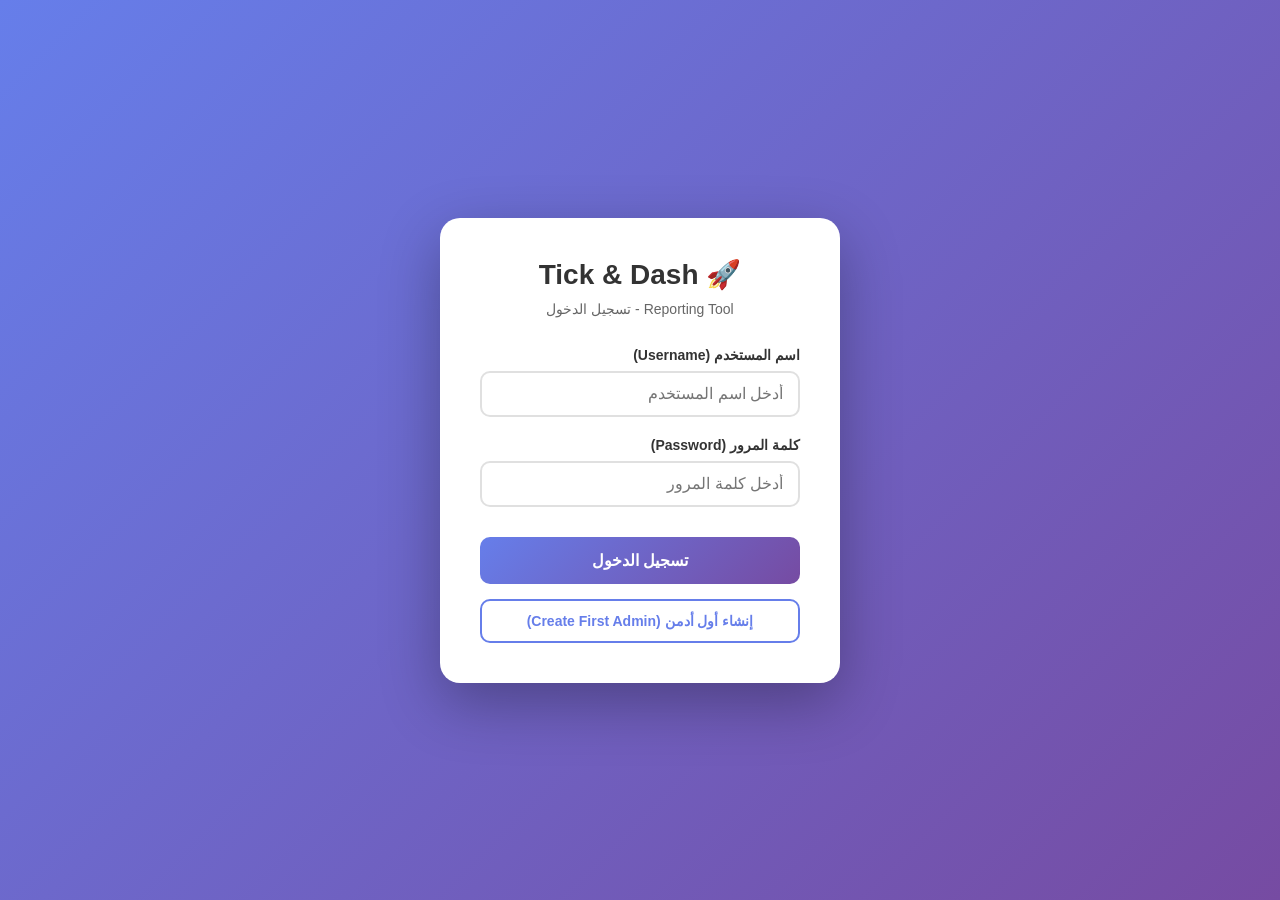
==== TickAndDashReportingTool/TickAndDashReportingTool/wwwroot/login.html @ b435d1b7 "Add login HTML page and fix GetPOSByUsername null handling" ====
<!DOCTYPE html>
<html lang="ar" dir="rtl">
<head>
    <meta charset="UTF-8">
    <meta name="viewport" content="width=device-width, initial-scale=1.0">
    <title>تسجيل الدخول - Tick & Dash Reporting Tool</title>
    <style>
        * {
            margin: 0;
            padding: 0;
            box-sizing: border-box;
        }

        body {
            font-family: 'Segoe UI', Tahoma, Geneva, Verdana, sans-serif;
            background: linear-gradient(135deg, #667eea 0%, #764ba2 100%);
            min-height: 100vh;
            display: flex;
            justify-content: center;
            align-items: center;
            padding: 20px;
        }

        .login-container {
            background: white;
            border-radius: 20px;
            box-shadow: 0 20px 60px rgba(0, 0, 0, 0.3);
            padding: 40px;
            width: 100%;
            max-width: 400px;
            animation: slideIn 0.5s ease-out;
        }

        @keyframes slideIn {
            from {
                opacity: 0;
                transform: translateY(-30px);
            }
            to {
                opacity: 1;
                transform: translateY(0);
            }
        }

        .login-header {
            text-align: center;
            margin-bottom: 30px;
        }

        .login-header h1 {
            color: #333;
            font-size: 28px;
            margin-bottom: 10px;
        }

        .login-header p {
            color: #666;
            font-size: 14px;
        }

        .form-group {
            margin-bottom: 20px;
        }

        .form-group label {
            display: block;
            color: #333;
            font-weight: 600;
            margin-bottom: 8px;
            font-size: 14px;
        }

        .form-group input {
            width: 100%;
            padding: 12px 15px;
            border: 2px solid #e0e0e0;
            border-radius: 10px;
            font-size: 16px;
            transition: all 0.3s ease;
            outline: none;
        }

        .form-group input:focus {
            border-color: #667eea;
            box-shadow: 0 0 0 3px rgba(102, 126, 234, 0.1);
        }

        .btn-login {
            width: 100%;
            padding: 14px;
            background: linear-gradient(135deg, #667eea 0%, #764ba2 100%);
            color: white;
            border: none;
            border-radius: 10px;
            font-size: 16px;
            font-weight: 600;
            cursor: pointer;
            transition: all 0.3s ease;
            margin-top: 10px;
        }

        .btn-login:hover {
            transform: translateY(-2px);
            box-shadow: 0 10px 20px rgba(102, 126, 234, 0.3);
        }

        .btn-login:active {
            transform: translateY(0);
        }

        .btn-login:disabled {
            opacity: 0.6;
            cursor: not-allowed;
            transform: none;
        }

        .btn-create-admin {
            width: 100%;
            padding: 12px;
            background: white;
            color: #667eea;
            border: 2px solid #667eea;
            border-radius: 10px;
            font-size: 14px;
            font-weight: 600;
            cursor: pointer;
            transition: all 0.3s ease;
            margin-top: 15px;
        }

        .btn-create-admin:hover {
            background: #f5f5f5;
        }

        .alert {
            padding: 12px 15px;
            border-radius: 10px;
            margin-bottom: 20px;
            font-size: 14px;
            display: none;
            animation: slideIn 0.3s ease-out;
        }

        .alert-error {
            background: #fee;
            color: #c33;
            border: 1px solid #fcc;
        }

        .alert-success {
            background: #efe;
            color: #3c3;
            border: 1px solid #cfc;
        }

        .alert-info {
            background: #eef;
            color: #33c;
            border: 1px solid #ccf;
        }

        .loading {
            display: none;
            text-align: center;
            margin-top: 10px;
        }

        .loading-spinner {
            border: 3px solid #f3f3f3;
            border-top: 3px solid #667eea;
            border-radius: 50%;
            width: 30px;
            height: 30px;
            animation: spin 1s linear infinite;
            margin: 0 auto;
        }

        @keyframes spin {
            0% { transform: rotate(0deg); }
            100% { transform: rotate(360deg); }
        }

        .token-display {
            margin-top: 20px;
            padding: 15px;
            background: #f5f5f5;
            border-radius: 10px;
            font-size: 12px;
            word-break: break-all;
            display: none;
        }

        .token-display h3 {
            margin-bottom: 10px;
            color: #333;
            font-size: 14px;
        }

        .token-display code {
            background: white;
            padding: 10px;
            border-radius: 5px;
            display: block;
            color: #333;
        }

        .copy-btn {
            margin-top: 10px;
            padding: 8px 15px;
            background: #667eea;
            color: white;
            border: none;
            border-radius: 5px;
            cursor: pointer;
            font-size: 12px;
        }

        .copy-btn:hover {
            background: #5568d3;
        }
    </style>
</head>
<body>
    <div class="login-container">
        <div class="login-header">
            <h1>🚀 Tick & Dash</h1>
            <p>Reporting Tool - تسجيل الدخول</p>
        </div>

        <div id="alert" class="alert"></div>

        <form id="loginForm">
            <div class="form-group">
                <label for="username">اسم المستخدم (Username)</label>
                <input type="text" id="username" name="username" required autocomplete="username" placeholder="أدخل اسم المستخدم">
            </div>

            <div class="form-group">
                <label for="password">كلمة المرور (Password)</label>
                <input type="password" id="password" name="password" required autocomplete="current-password" placeholder="أدخل كلمة المرور">
            </div>

            <button type="submit" class="btn-login" id="loginBtn">
                تسجيل الدخول
            </button>
        </form>

        <button type="button" class="btn-create-admin" id="createAdminBtn">
            إنشاء أول أدمن (Create First Admin)
        </button>

        <div class="loading" id="loading">
            <div class="loading-spinner"></div>
            <p style="margin-top: 10px; color: #666;">جاري المعالجة...</p>
        </div>

        <div class="token-display" id="tokenDisplay">
            <h3>✅ تم تسجيل الدخول بنجاح!</h3>
            <p style="margin-bottom: 10px; color: #666;">استخدم هذا الـ Token للوصول إلى API:</p>
            <code id="tokenValue"></code>
            <button class="copy-btn" onclick="copyToken()">نسخ Token</button>
        </div>
    </div>

    <script>
        const API_BASE_URL = window.location.origin;
        const LOGIN_ENDPOINT = API_BASE_URL + '/api/report/Users/login';
        const CREATE_ADMIN_ENDPOINT = API_BASE_URL + '/api/report/Users/create-first-admin';

        const loginForm = document.getElementById('loginForm');
        const createAdminBtn = document.getElementById('createAdminBtn');
        const alertDiv = document.getElementById('alert');
        const loadingDiv = document.getElementById('loading');
        const loginBtn = document.getElementById('loginBtn');
        const tokenDisplay = document.getElementById('tokenDisplay');

        function showAlert(message, type = 'error') {
            alertDiv.textContent = message;
            alertDiv.className = `alert alert-${type}`;
            alertDiv.style.display = 'block';
            tokenDisplay.style.display = 'none';
            
            setTimeout(() => {
                alertDiv.style.display = 'none';
            }, 5000);
        }

        function showLoading(show) {
            loadingDiv.style.display = show ? 'block' : 'none';
            loginBtn.disabled = show;
            createAdminBtn.disabled = show;
        }

        function displayToken(token) {
            document.getElementById('tokenValue').textContent = token;
            tokenDisplay.style.display = 'block';
            alertDiv.style.display = 'none';
        }

        function copyToken() {
            const token = document.getElementById('tokenValue').textContent;
            navigator.clipboard.writeText(token).then(() => {
                showAlert('تم نسخ Token بنجاح!', 'success');
            }).catch(() => {
                showAlert('فشل نسخ Token', 'error');
            });
        }

        loginForm.addEventListener('submit', async (e) => {
            e.preventDefault();
            
            const username = document.getElementById('username').value.trim();
            const password = document.getElementById('password').value;

            if (!username || !password) {
                showAlert('الرجاء إدخال اسم المستخدم وكلمة المرور');
                return;
            }

            showLoading(true);
            showAlert('جاري تسجيل الدخول...', 'info');

            try {
                const response = await fetch(LOGIN_ENDPOINT, {
                    method: 'POST',
                    headers: {
                        'Content-Type': 'application/json',
                        'Accept': 'application/json'
                    },
                    body: JSON.stringify({
                        Username: username,
                        Password: password
                    })
                });

                const data = await response.json();

                if (response.ok && data.token) {
                    showAlert('تم تسجيل الدخول بنجاح!', 'success');
                    displayToken(data.token);
                } else {
                    const errorMessage = data.Message || data.message || 'فشل تسجيل الدخول. تحقق من اسم المستخدم وكلمة المرور.';
                    showAlert(errorMessage);
                }
            } catch (error) {
                console.error('Login error:', error);
                showAlert('حدث خطأ أثناء الاتصال بالخادم. تأكد من أن الخادم يعمل.');
            } finally {
                showLoading(false);
            }
        });

        createAdminBtn.addEventListener('click', async () => {
            const username = prompt('أدخل اسم المستخدم للأدمن:', 'admin');
            if (!username) return;

            const password = prompt('أدخل كلمة المرور للأدمن:', 'Admin123!');
            if (!password) return;

            const msisdn = prompt('أدخل رقم الهاتف (اختياري):', '1234567890') || '1234567890';
            const name = prompt('أدخل الاسم (اختياري):', 'Admin User') || 'Admin User';

            showLoading(true);
            showAlert('جاري إنشاء حساب الأدمن...', 'info');

            try {
                const response = await fetch(CREATE_ADMIN_ENDPOINT, {
                    method: 'POST',
                    headers: {
                        'Content-Type': 'application/json',
                        'Accept': 'application/json'
                    },
                    body: JSON.stringify({
                        Username: username,
                        Password: password,
                        Msisdn: msisdn,
                        Name: name
                    })
                });

                const data = await response.json();

                if (response.ok && data.Success) {
                    showAlert('تم إنشاء حساب الأدمن بنجاح!', 'success');
                    if (data.Data && data.Data.token) {
                        displayToken(data.Data.token);
                    } else {
                        showAlert('تم إنشاء حساب الأدمن. يمكنك الآن تسجيل الدخول.', 'success');
                    }
                } else {
                    const errorMessage = data.Message || data.message || 'فشل إنشاء حساب الأدمن.';
                    showAlert(errorMessage);
                }
            } catch (error) {
                console.error('Create admin error:', error);
                showAlert('حدث خطأ أثناء الاتصال بالخادم. تأكد من أن الخادم يعمل.');
            } finally {
                showLoading(false);
            }
        });
    </script>
</body>
</html>
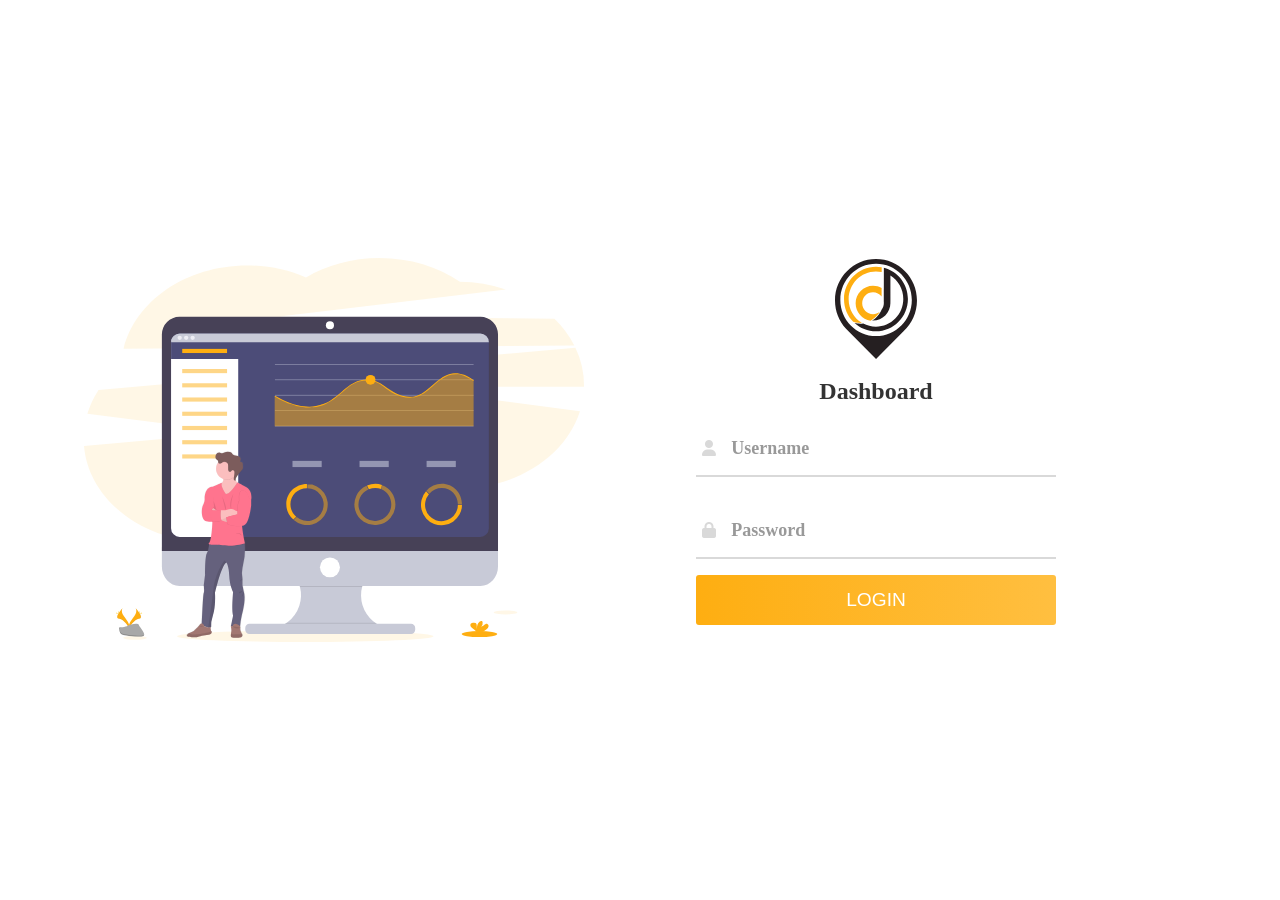
==== commit 9284e2fc: "Add original Angular login page design with assets" ====
--- a/TickAndDashReportingTool/TickAndDashReportingTool/wwwroot/login.html
+++ b/TickAndDashReportingTool/TickAndDashReportingTool/wwwroot/login.html
@@ -1,327 +1,371 @@
 <!DOCTYPE html>
-<html lang="ar" dir="rtl">
+<html lang="ar">
 <head>
     <meta charset="UTF-8">
     <meta name="viewport" content="width=device-width, initial-scale=1.0">
-    <title>تسجيل الدخول - Tick & Dash Reporting Tool</title>
+    <title>Dashboard - Login</title>
+    <link rel="stylesheet" href="https://cdnjs.cloudflare.com/ajax/libs/font-awesome/6.0.0/css/all.min.css">
     <style>
         * {
+            padding: 0;
             margin: 0;
-            padding: 0;
             box-sizing: border-box;
         }
 
-        body {
-            font-family: 'Segoe UI', Tahoma, Geneva, Verdana, sans-serif;
-            background: linear-gradient(135deg, #667eea 0%, #764ba2 100%);
+        .main {
+            position: relative;
             min-height: 100vh;
+        }
+
+        .loader-container {
+            position: absolute;
+            width: 100%;
+            height: 100%;
+            z-index: 999;
+            background: #333;
+            opacity: 0.8;
+            display: none;
+            justify-content: center;
+            align-items: center;
+        }
+
+        .loader-container.show {
+            display: flex;
+        }
+
+        .spinner {
+            border: 4px solid #f3f3f3;
+            border-top: 4px solid #FEAE11;
+            border-radius: 50%;
+            width: 50px;
+            height: 50px;
+            animation: spin 1s linear infinite;
+        }
+
+        @keyframes spin {
+            0% { transform: rotate(0deg); }
+            100% { transform: rotate(360deg); }
+        }
+
+        .wave {
+            position: fixed;
+            bottom: 0;
+            left: 0;
+            height: 100%;
+            z-index: -1;
+        }
+
+        .container {
+            margin: 0 auto;
+            width: 100vw;
+            height: 100vh;
+            display: grid;
+            grid-template-columns: repeat(2, 1fr);
+            grid-gap: 7rem;
+            padding: 0 2rem;
+        }
+
+        .img {
+            display: flex;
+            justify-content: flex-end;
+            align-items: center;
+        }
+
+        .login-content {
+            display: flex;
+            justify-content: flex-start;
+            align-items: center;
+            text-align: center;
+        }
+
+        .img img {
+            width: 500px;
+        }
+
+        form {
+            width: 360px;
+        }
+
+        .login-content img {
+            height: 100px;
+        }
+
+        .login-content h2 {
+            margin: 15px 0;
+            color: #333;
+            font-size: 1.5rem;
+        }
+
+        .login-content .input-div {
+            position: relative;
+            display: grid;
+            grid-template-columns: 7% 93%;
+            margin: 25px 0;
+            padding: 5px 0;
+            border-bottom: 2px solid #d9d9d9;
+        }
+
+        .login-content .input-div.one {
+            margin-top: 0;
+        }
+
+        .i {
+            color: #d9d9d9;
             display: flex;
             justify-content: center;
             align-items: center;
-            padding: 20px;
-        }
-
-        .login-container {
-            background: white;
-            border-radius: 20px;
-            box-shadow: 0 20px 60px rgba(0, 0, 0, 0.3);
-            padding: 40px;
+        }
+
+        .i i {
+            transition: .3s;
+        }
+
+        .input-div > div {
+            position: relative;
+            height: 45px;
+        }
+
+        .input-div > div > h5 {
+            position: absolute;
+            left: 10px;
+            top: 50%;
+            transform: translateY(-50%);
+            color: #999;
+            font-size: 18px;
+            transition: .3s;
+        }
+
+        .input-div:before, .input-div:after {
+            content: '';
+            position: absolute;
+            bottom: -2px;
+            width: 0%;
+            height: 2px;
+            background-color: #FEAE11;
+            transition: .4s;
+        }
+
+        .input-div:before {
+            right: 50%;
+        }
+
+        .input-div:after {
+            left: 50%;
+        }
+
+        .input-div.focus:before, .input-div.focus:after {
+            width: 50%;
+        }
+
+        .input-div.focus > div > h5 {
+            top: -5px;
+            font-size: 15px;
+        }
+
+        .input-div.focus > .i > i {
+            color: #FEAE11;
+        }
+
+        .input-div > div > input {
+            position: absolute;
+            left: 0;
+            top: 0;
             width: 100%;
-            max-width: 400px;
-            animation: slideIn 0.5s ease-out;
-        }
-
-        @keyframes slideIn {
-            from {
-                opacity: 0;
-                transform: translateY(-30px);
-            }
-            to {
-                opacity: 1;
-                transform: translateY(0);
-            }
-        }
-
-        .login-header {
-            text-align: center;
-            margin-bottom: 30px;
-        }
-
-        .login-header h1 {
-            color: #333;
-            font-size: 28px;
-            margin-bottom: 10px;
-        }
-
-        .login-header p {
-            color: #666;
-            font-size: 14px;
-        }
-
-        .form-group {
-            margin-bottom: 20px;
-        }
-
-        .form-group label {
+            height: 100%;
+            border: none;
+            outline: none;
+            background: none;
+            padding: 0.5rem 0.7rem;
+            font-size: 1.2rem;
+            color: #555;
+        }
+
+        .input-div.pass {
+            margin-bottom: 4px;
+        }
+
+        a {
             display: block;
-            color: #333;
-            font-weight: 600;
-            margin-bottom: 8px;
-            font-size: 14px;
-        }
-
-        .form-group input {
+            text-align: right;
+            text-decoration: none;
+            color: #999;
+            font-size: 0.9rem;
+            transition: .3s;
+        }
+
+        a:hover {
+            color: #FEAE11;
+        }
+
+        .btn {
+            display: block;
             width: 100%;
-            padding: 12px 15px;
-            border: 2px solid #e0e0e0;
-            border-radius: 10px;
-            font-size: 16px;
-            transition: all 0.3s ease;
+            height: 50px;
+            border-radius: 3px;
             outline: none;
-        }
-
-        .form-group input:focus {
-            border-color: #667eea;
-            box-shadow: 0 0 0 3px rgba(102, 126, 234, 0.1);
-        }
-
-        .btn-login {
-            width: 100%;
-            padding: 14px;
-            background: linear-gradient(135deg, #667eea 0%, #764ba2 100%);
-            color: white;
             border: none;
-            border-radius: 10px;
-            font-size: 16px;
-            font-weight: 600;
+            background-image: linear-gradient(to right, #FEAE11, #ffbf40, #FEAE11);
+            background-size: 200%;
+            font-size: 1.2rem;
+            color: #fff;
+            text-transform: uppercase;
+            margin: 1rem 0;
             cursor: pointer;
-            transition: all 0.3s ease;
+            transition: .5s;
+        }
+
+        .btn:hover {
+            background-position: right;
+        }
+
+        .error {
+            color: red;
             margin-top: 10px;
-        }
-
-        .btn-login:hover {
-            transform: translateY(-2px);
-            box-shadow: 0 10px 20px rgba(102, 126, 234, 0.3);
-        }
-
-        .btn-login:active {
-            transform: translateY(0);
-        }
-
-        .btn-login:disabled {
-            opacity: 0.6;
-            cursor: not-allowed;
-            transform: none;
-        }
-
-        .btn-create-admin {
-            width: 100%;
-            padding: 12px;
-            background: white;
-            color: #667eea;
-            border: 2px solid #667eea;
-            border-radius: 10px;
-            font-size: 14px;
-            font-weight: 600;
-            cursor: pointer;
-            transition: all 0.3s ease;
-            margin-top: 15px;
-        }
-
-        .btn-create-admin:hover {
-            background: #f5f5f5;
-        }
-
-        .alert {
-            padding: 12px 15px;
-            border-radius: 10px;
-            margin-bottom: 20px;
-            font-size: 14px;
-            display: none;
-            animation: slideIn 0.3s ease-out;
-        }
-
-        .alert-error {
-            background: #fee;
-            color: #c33;
-            border: 1px solid #fcc;
-        }
-
-        .alert-success {
-            background: #efe;
-            color: #3c3;
-            border: 1px solid #cfc;
-        }
-
-        .alert-info {
-            background: #eef;
-            color: #33c;
-            border: 1px solid #ccf;
-        }
-
-        .loading {
-            display: none;
-            text-align: center;
+            font-size: 0.9rem;
+        }
+
+        .success {
+            color: green;
             margin-top: 10px;
-        }
-
-        .loading-spinner {
-            border: 3px solid #f3f3f3;
-            border-top: 3px solid #667eea;
-            border-radius: 50%;
-            width: 30px;
-            height: 30px;
-            animation: spin 1s linear infinite;
-            margin: 0 auto;
-        }
-
-        @keyframes spin {
-            0% { transform: rotate(0deg); }
-            100% { transform: rotate(360deg); }
-        }
-
-        .token-display {
-            margin-top: 20px;
-            padding: 15px;
-            background: #f5f5f5;
-            border-radius: 10px;
-            font-size: 12px;
-            word-break: break-all;
-            display: none;
-        }
-
-        .token-display h3 {
-            margin-bottom: 10px;
-            color: #333;
-            font-size: 14px;
-        }
-
-        .token-display code {
-            background: white;
-            padding: 10px;
-            border-radius: 5px;
-            display: block;
-            color: #333;
-        }
-
-        .copy-btn {
-            margin-top: 10px;
-            padding: 8px 15px;
-            background: #667eea;
-            color: white;
-            border: none;
-            border-radius: 5px;
-            cursor: pointer;
-            font-size: 12px;
-        }
-
-        .copy-btn:hover {
-            background: #5568d3;
+            font-size: 0.9rem;
+        }
+
+        @media screen and (max-width: 1050px) {
+            .container {
+                grid-gap: 5rem;
+            }
+        }
+
+        @media screen and (max-width: 1000px) {
+            form {
+                width: 290px;
+            }
+
+            .login-content h2 {
+                font-size: 2.4rem;
+                margin: 8px 0;
+            }
+
+            .img img {
+                width: 400px;
+            }
+        }
+
+        @media screen and (max-width: 900px) {
+            .container {
+                grid-template-columns: 1fr;
+            }
+
+            .img {
+                display: none;
+            }
+
+            .wave {
+                display: none;
+            }
+
+            .login-content {
+                justify-content: center;
+            }
         }
     </style>
 </head>
 <body>
-    <div class="login-container">
-        <div class="login-header">
-            <h1>🚀 Tick & Dash</h1>
-            <p>Reporting Tool - تسجيل الدخول</p>
+    <div class="main">
+        <div class="loader-container" id="loaderContainer">
+            <div class="spinner"></div>
         </div>
 
-        <div id="alert" class="alert"></div>
-
-        <form id="loginForm">
-            <div class="form-group">
-                <label for="username">اسم المستخدم (Username)</label>
-                <input type="text" id="username" name="username" required autocomplete="username" placeholder="أدخل اسم المستخدم">
+        <div class="container">
+            <div class="img">
+                <img src="assets/img/dashboard.svg" alt="Dashboard">
             </div>
 
-            <div class="form-group">
-                <label for="password">كلمة المرور (Password)</label>
-                <input type="password" id="password" name="password" required autocomplete="current-password" placeholder="أدخل كلمة المرور">
+            <div class="login-content">
+                <form action="" id="loginForm">
+                    <img src="assets/img/logo.svg" class="avatar" alt="Logo">
+                    <h2>Dashboard</h2>
+                    <div class="input-div one" id="usernameDiv">
+                        <div class="i">
+                            <i class="fas fa-user"></i>
+                        </div>
+                        <div class="div">
+                            <h5>Username</h5>
+                            <input type="text" class="input" name="username" id="username" required>
+                        </div>
+                    </div>
+                    <div class="input-div pass" id="passwordDiv">
+                        <div class="i">
+                            <i class="fas fa-lock"></i>
+                        </div>
+                        <div class="div">
+                            <h5>Password</h5>
+                            <input type="password" class="input" name="password" id="password" required>
+                        </div>
+                    </div>
+                    <input type="submit" class="btn" value="Login" id="loginBtn">
+                    <div id="message"></div>
+                </form>
             </div>
-
-            <button type="submit" class="btn-login" id="loginBtn">
-                تسجيل الدخول
-            </button>
-        </form>
-
-        <button type="button" class="btn-create-admin" id="createAdminBtn">
-            إنشاء أول أدمن (Create First Admin)
-        </button>
-
-        <div class="loading" id="loading">
-            <div class="loading-spinner"></div>
-            <p style="margin-top: 10px; color: #666;">جاري المعالجة...</p>
-        </div>
-
-        <div class="token-display" id="tokenDisplay">
-            <h3>✅ تم تسجيل الدخول بنجاح!</h3>
-            <p style="margin-bottom: 10px; color: #666;">استخدم هذا الـ Token للوصول إلى API:</p>
-            <code id="tokenValue"></code>
-            <button class="copy-btn" onclick="copyToken()">نسخ Token</button>
         </div>
     </div>
 
     <script>
-        const API_BASE_URL = window.location.origin;
-        const LOGIN_ENDPOINT = API_BASE_URL + '/api/report/Users/login';
-        const CREATE_ADMIN_ENDPOINT = API_BASE_URL + '/api/report/Users/create-first-admin';
-
+        const usernameInput = document.getElementById('username');
+        const passwordInput = document.getElementById('password');
+        const usernameDiv = document.getElementById('usernameDiv');
+        const passwordDiv = document.getElementById('passwordDiv');
         const loginForm = document.getElementById('loginForm');
-        const createAdminBtn = document.getElementById('createAdminBtn');
-        const alertDiv = document.getElementById('alert');
-        const loadingDiv = document.getElementById('loading');
-        const loginBtn = document.getElementById('loginBtn');
-        const tokenDisplay = document.getElementById('tokenDisplay');
-
-        function showAlert(message, type = 'error') {
-            alertDiv.textContent = message;
-            alertDiv.className = `alert alert-${type}`;
-            alertDiv.style.display = 'block';
-            tokenDisplay.style.display = 'none';
-            
-            setTimeout(() => {
-                alertDiv.style.display = 'none';
-            }, 5000);
-        }
+        const messageDiv = document.getElementById('message');
+        const loaderContainer = document.getElementById('loaderContainer');
+
+        function addcl(element) {
+            let parent = element.parentNode.parentNode;
+            parent.classList.add("focus");
+        }
+
+        function remcl(element) {
+            let parent = element.parentNode.parentNode;
+            if (element.value == "") {
+                parent.classList.remove("focus");
+            }
+        }
+
+        usernameInput.addEventListener('focus', () => addcl(usernameInput));
+        usernameInput.addEventListener('blur', () => remcl(usernameInput));
+        passwordInput.addEventListener('focus', () => addcl(passwordInput));
+        passwordInput.addEventListener('blur', () => remcl(passwordInput));
 
         function showLoading(show) {
-            loadingDiv.style.display = show ? 'block' : 'none';
-            loginBtn.disabled = show;
-            createAdminBtn.disabled = show;
-        }
-
-        function displayToken(token) {
-            document.getElementById('tokenValue').textContent = token;
-            tokenDisplay.style.display = 'block';
-            alertDiv.style.display = 'none';
-        }
-
-        function copyToken() {
-            const token = document.getElementById('tokenValue').textContent;
-            navigator.clipboard.writeText(token).then(() => {
-                showAlert('تم نسخ Token بنجاح!', 'success');
-            }).catch(() => {
-                showAlert('فشل نسخ Token', 'error');
-            });
+            if (show) {
+                loaderContainer.classList.add('show');
+            } else {
+                loaderContainer.classList.remove('show');
+            }
+        }
+
+        function showMessage(message, type) {
+            messageDiv.textContent = message;
+            messageDiv.className = type;
+            messageDiv.style.display = 'block';
         }
 
         loginForm.addEventListener('submit', async (e) => {
             e.preventDefault();
-            
-            const username = document.getElementById('username').value.trim();
-            const password = document.getElementById('password').value;
+
+            const username = usernameInput.value.trim();
+            const password = passwordInput.value;
 
             if (!username || !password) {
-                showAlert('الرجاء إدخال اسم المستخدم وكلمة المرور');
+                showMessage('Please enter username and password', 'error');
                 return;
             }
 
             showLoading(true);
-            showAlert('جاري تسجيل الدخول...', 'info');
+            showMessage('', '');
 
             try {
-                const response = await fetch(LOGIN_ENDPOINT, {
+                const response = await fetch('/api/report/Users/login', {
                     method: 'POST',
                     headers: {
                         'Content-Type': 'application/json',
@@ -336,69 +380,22 @@
                 const data = await response.json();
 
                 if (response.ok && data.token) {
-                    showAlert('تم تسجيل الدخول بنجاح!', 'success');
-                    displayToken(data.token);
+                    showMessage('Login successful! Token: ' + data.token, 'success');
+                    localStorage.setItem('token', data.token);
+                    if (data.role) {
+                        localStorage.setItem('role', data.role.toLowerCase());
+                    }
                 } else {
-                    const errorMessage = data.Message || data.message || 'فشل تسجيل الدخول. تحقق من اسم المستخدم وكلمة المرور.';
-                    showAlert(errorMessage);
+                    const errorMessage = data.Message || data.message || 'Login failed. Check username and password.';
+                    showMessage(errorMessage, 'error');
                 }
             } catch (error) {
                 console.error('Login error:', error);
-                showAlert('حدث خطأ أثناء الاتصال بالخادم. تأكد من أن الخادم يعمل.');
-            } finally {
-                showLoading(false);
-            }
-        });
-
-        createAdminBtn.addEventListener('click', async () => {
-            const username = prompt('أدخل اسم المستخدم للأدمن:', 'admin');
-            if (!username) return;
-
-            const password = prompt('أدخل كلمة المرور للأدمن:', 'Admin123!');
-            if (!password) return;
-
-            const msisdn = prompt('أدخل رقم الهاتف (اختياري):', '1234567890') || '1234567890';
-            const name = prompt('أدخل الاسم (اختياري):', 'Admin User') || 'Admin User';
-
-            showLoading(true);
-            showAlert('جاري إنشاء حساب الأدمن...', 'info');
-
-            try {
-                const response = await fetch(CREATE_ADMIN_ENDPOINT, {
-                    method: 'POST',
-                    headers: {
-                        'Content-Type': 'application/json',
-                        'Accept': 'application/json'
-                    },
-                    body: JSON.stringify({
-                        Username: username,
-                        Password: password,
-                        Msisdn: msisdn,
-                        Name: name
-                    })
-                });
-
-                const data = await response.json();
-
-                if (response.ok && data.Success) {
-                    showAlert('تم إنشاء حساب الأدمن بنجاح!', 'success');
-                    if (data.Data && data.Data.token) {
-                        displayToken(data.Data.token);
-                    } else {
-                        showAlert('تم إنشاء حساب الأدمن. يمكنك الآن تسجيل الدخول.', 'success');
-                    }
-                } else {
-                    const errorMessage = data.Message || data.message || 'فشل إنشاء حساب الأدمن.';
-                    showAlert(errorMessage);
-                }
-            } catch (error) {
-                console.error('Create admin error:', error);
-                showAlert('حدث خطأ أثناء الاتصال بالخادم. تأكد من أن الخادم يعمل.');
+                showMessage('An error occurred while connecting to the server. Make sure the server is running.', 'error');
             } finally {
                 showLoading(false);
             }
         });
     </script>
 </body>
-</html>
-
+</html>
